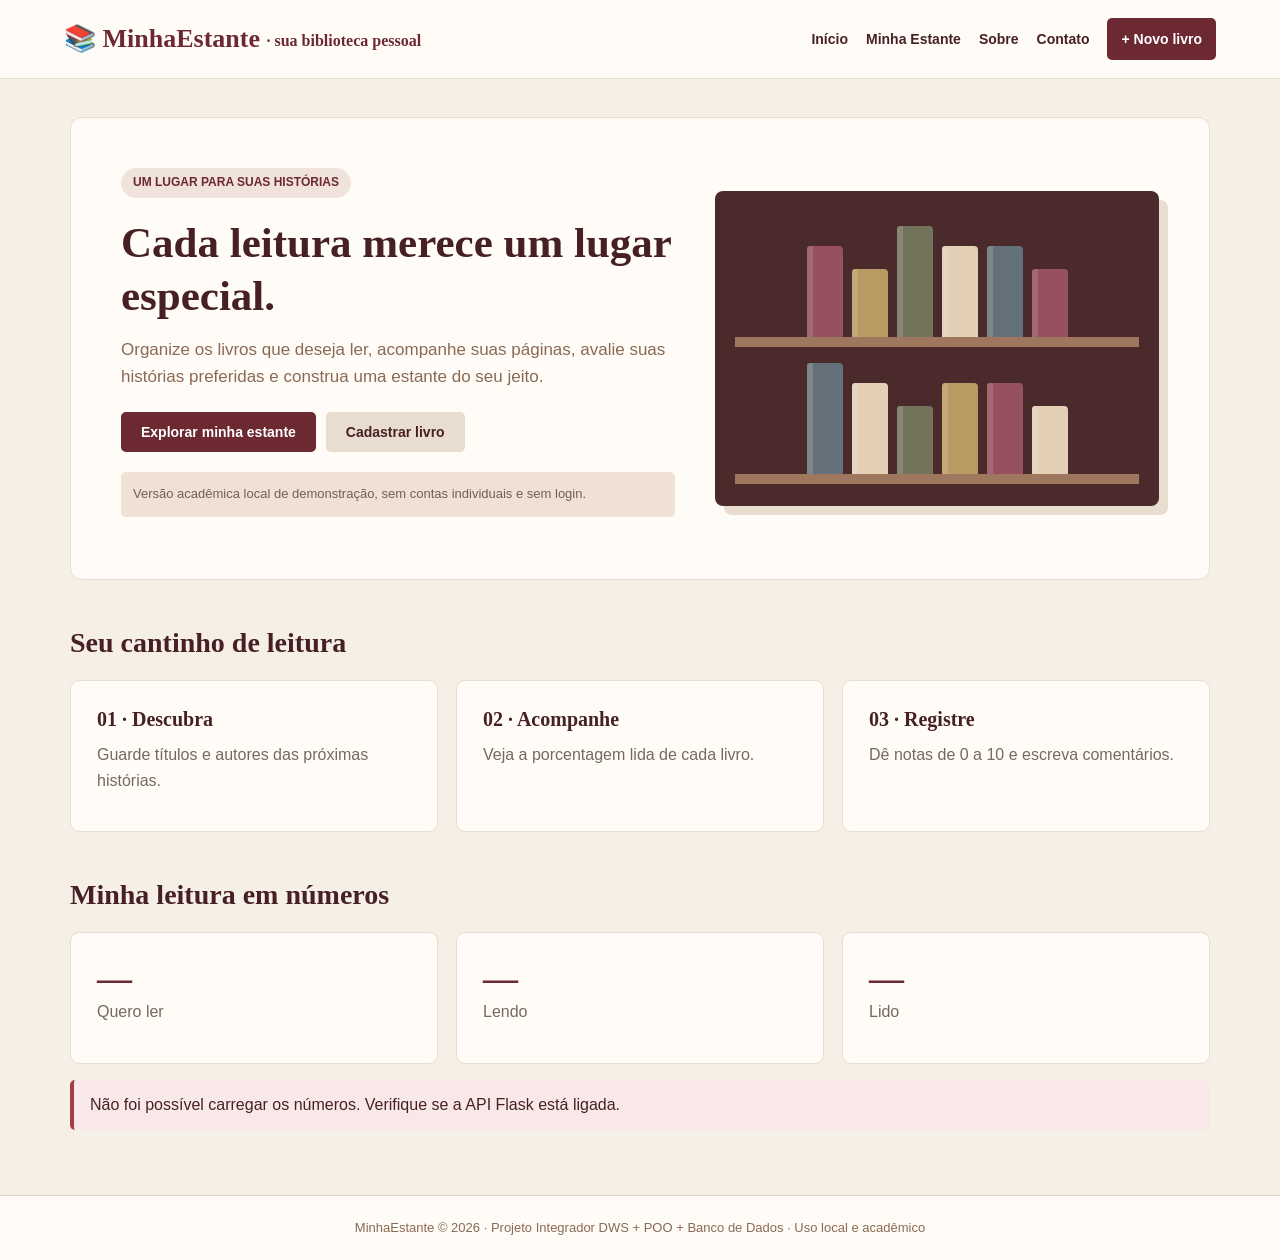
==== frontend/index.html @ 7df16e5e "Add files via upload" ====
<!DOCTYPE html>
<html lang="pt-br">
<head><meta charset="UTF-8"><meta name="viewport" content="width=device-width, initial-scale=1.0"><title>MinhaEstante | Início</title><link rel="stylesheet" href="css/style.css"></head>
<body data-pagina="inicio">
<header><a class="logo" href="index.html">📚 MinhaEstante <span>· sua biblioteca pessoal</span></a><nav><a href="index.html">Início</a><a href="estante.html">Minha Estante</a><a href="sobre.html">Sobre</a><a href="contato.html">Contato</a><a class="destaque-menu" href="formulario.html">+ Novo livro</a></nav></header>
<main>
<section class="hero"><div class="hero-conteudo"><span class="selo">UM LUGAR PARA SUAS HISTÓRIAS</span><h1>Cada leitura merece um lugar especial.</h1><p class="subtitulo">Organize os livros que deseja ler, acompanhe suas páginas, avalie suas histórias preferidas e construa uma estante do seu jeito.</p><div class="linha-botoes"><a class="botao" href="estante.html">Explorar minha estante</a><a class="botao secundario" href="formulario.html">Cadastrar livro</a></div><p class="aviso">Versão acadêmica local de demonstração, sem contas individuais e sem login.</p></div><div class="hero-ilustra" aria-label="Ilustração de duas prateleiras de livros"><div class="prateleira"><i class="livro-decorativo vinho"></i><i class="livro-decorativo baixo ocre"></i><i class="livro-decorativo alto oliva"></i><i class="livro-decorativo creme"></i><i class="livro-decorativo azul"></i><i class="livro-decorativo baixo vinho"></i></div><div class="prateleira"><i class="livro-decorativo alto azul"></i><i class="livro-decorativo creme"></i><i class="livro-decorativo baixo oliva"></i><i class="livro-decorativo ocre"></i><i class="livro-decorativo vinho"></i><i class="livro-decorativo baixo creme"></i></div></div></section>
<section class="secao"><h2>Seu cantinho de leitura</h2><div class="cartoes"><article class="cartao-info"><h3>01 · Descubra</h3><p>Guarde títulos e autores das próximas histórias.</p></article><article class="cartao-info"><h3>02 · Acompanhe</h3><p>Veja a porcentagem lida de cada livro.</p></article><article class="cartao-info"><h3>03 · Registre</h3><p>Dê notas de 0 a 10 e escreva comentários.</p></article></div></section>
<section class="secao"><h2>Minha leitura em números</h2><div class="cartoes"><article class="cartao-info"><div class="numero" id="numero-quero">—</div><p>Quero ler</p></article><article class="cartao-info"><div class="numero" id="numero-lendo">—</div><p>Lendo</p></article><article class="cartao-info"><div class="numero" id="numero-lido">—</div><p>Lido</p></article></div><p id="mensagem-inicio" class="mensagem escondido"></p></section>
</main><footer>MinhaEstante © 2026 · Projeto Integrador DWS + POO + Banco de Dados · Uso local e acadêmico</footer><script src="js/app.js"></script></body></html>
---- frontend/css/style.css ----
/* MinhaEstante: CSS externo, Flexbox e media queries (DWS). */
* { box-sizing: border-box; margin: 0; padding: 0; }
body { font-family: Arial, Helvetica, sans-serif; background: #F5EFE6; color: #302825; line-height: 1.6; }
a { color: inherit; }
header { background: #FFFCF8; border-bottom: 1px solid #E8DDCE; padding: 18px 5%; display: flex; flex-wrap: wrap; align-items: center; justify-content: space-between; gap: 20px; }
.logo { text-decoration: none; font-family: Georgia, 'Times New Roman', serif; font-size: 26px; color: #6D2932; font-weight: bold; }
.logo span { font-size: 16px; vertical-align: middle; }
nav { display: flex; gap: 18px; flex-wrap: wrap; align-items: center; }
nav a { color: #472025; text-decoration: none; font-size: 14px; font-weight: bold; padding: 8px 0; }
nav a:hover { color: #8A6A53; text-decoration: underline; }
nav a.destaque-menu { background: #6D2932; color: white; padding: 10px 14px; border-radius: 5px; }
nav a.destaque-menu:hover { background: #472025; text-decoration: none; }
main { width: 90%; max-width: 1140px; min-height: 70vh; margin: 38px auto 65px; }
footer { border-top: 1px solid #e1d4c4; padding: 22px 5%; background: #FFFCF8; text-align: center; color: #8A6A53; font-size: 13px; }
h1, h2, h3 { font-family: Georgia, 'Times New Roman', serif; line-height: 1.25; }
h1 { font-size: 43px; color: #472025; margin-bottom: 13px; }
h2 { font-size: 28px; color: #472025; margin-bottom: 16px; }
h3 { font-size: 20px; color: #472025; margin-bottom: 10px; }
p { margin-bottom: 12px; }
.subtitulo { color: #8A6A53; font-size: 16px; max-width: 690px; }
.selo { display: inline-block; background: #f0e3db; color: #6D2932; padding: 5px 12px; border-radius: 20px; font-size: 12px; font-weight: bold; margin-bottom: 18px; }
.botao, button.botao { display: inline-block; border: none; border-radius: 5px; padding: 12px 20px; font: bold 14px Arial, sans-serif; color: white; background: #6D2932; text-decoration: none; cursor: pointer; text-align: center; }
.botao:hover { background: #472025; }
.botao.secundario { background: #E8DDCE; color: #472025; }
.botao.secundario:hover { background: #d6c6b4; }
.botao.perigo { background: #a23e44; }
.botao.perigo:hover { background: #782b30; }
.linha-botoes { display: flex; gap: 10px; flex-wrap: wrap; align-items: center; margin-top: 22px; }
.hero { display: flex; flex-wrap: wrap; gap: 40px; align-items: center; background: #FFFCF8; border: 1px solid #E8DDCE; border-radius: 12px; padding: 50px; }
.hero-conteudo { flex: 1 1 410px; }
.hero-ilustra { flex: 1 1 300px; min-height: 315px; background: #4a2a2a; border-radius: 8px; padding: 20px; display: flex; flex-direction: column; justify-content: space-around; box-shadow: 9px 9px 0 #E8DDCE; }
.prateleira { display: flex; align-items: flex-end; justify-content: center; gap: 9px; border-bottom: 10px solid #9e775e; padding: 12px 6px 0; }
.livro-decorativo { display: inline-block; width: 36px; height: 91px; border-radius: 3px 4px 0 0; border-left: 6px solid #ffffff25; }
.livro-decorativo.baixo { height: 68px; }
.livro-decorativo.alto { height: 111px; }
.vinho { background: #96505e; }.ocre { background: #b99a63; }.oliva { background: #73735b; }.creme { background: #e2cfb6; }.azul { background: #65717a; }
.hero .subtitulo { font-size: 17px; }
.secao { margin-top: 45px; }
.cartoes { display: flex; gap: 18px; flex-wrap: wrap; margin-top: 20px; }
.cartao-info { flex: 1 1 225px; background: #FFFCF8; padding: 26px; border: 1px solid #E8DDCE; border-radius: 9px; }
.cartao-info p { color: #76685e; }
.numero { color: #6D2932; font: bold 35px Georgia, serif; }
.topo-pagina { display: flex; flex-wrap: wrap; align-items: end; justify-content: space-between; gap: 20px; margin-bottom: 28px; }
.filtro { display: flex; align-items: center; flex-wrap: wrap; gap: 10px; }
.filtro select { min-width: 170px; }
.estante-grid { display: flex; flex-wrap: wrap; gap: 22px; }
.livro-card { background: #FFFCF8; border: 1px solid #E8DDCE; border-radius: 9px; overflow: hidden; width: calc(25% - 17px); display: flex; flex-direction: column; }
.capa-card { height: 230px; background: #e9d8c7; display: flex; align-items: center; justify-content: center; padding: 16px; }
.capa-card img { max-height: 100%; max-width: 100%; border-radius: 3px; box-shadow: 4px 6px 10px #2a1e1940; }
.capa-vazia { background: #d9c3b0; color: #472025; border: 3px solid #a78b75; padding: 18px; font: bold 19px Georgia, serif; text-align: center; max-width: 160px; }
.corpo-card { padding: 18px; display: flex; flex-direction: column; flex: 1; }
.corpo-card h3 { font-size: 19px; margin-bottom: 4px; }
.autor { color: #8A6A53; font-size: 14px; }
.etiqueta { display: inline-block; align-self: flex-start; font-size: 12px; background: #efe3d6; color: #6D2932; border-radius: 12px; padding: 4px 10px; margin: 9px 0; }
.progresso { width: 100%; height: 10px; border-radius: 8px; background: #e5d8cb; overflow: hidden; margin: 7px 0; }
.progresso-preenchido { background: #6D2932; height: 100%; width: 0%; }
.numero-progresso { color: #756157; font-size: 12px; }
.corpo-card .botao { margin-top: auto; }
.caixa { max-width: 790px; margin: 0 auto; background: #FFFCF8; border: 1px solid #E8DDCE; border-radius: 11px; padding: 35px; }
.form-grid { display: flex; flex-wrap: wrap; gap: 16px; margin-top: 18px; }
.campo { display: flex; flex-direction: column; gap: 6px; flex: 1 1 260px; }
.campo.largura-toda { flex: 1 1 100%; }
.campo label { color: #472025; font-weight: bold; font-size: 13px; }
input, select, textarea { width: 100%; padding: 12px; border: 1px solid #cdbbaa; background: #fff; border-radius: 5px; color: #302825; font: 15px Arial, sans-serif; }
input:focus, select:focus, textarea:focus { outline: 2px solid #b89195; }
textarea { min-height: 95px; resize: vertical; }
.campo-ajuda { color: #826e63; font-size: 12px; }
.mensagem { padding: 12px 16px; border-radius: 5px; margin: 16px 0; background: #efe3d6; color: #472025; }
.mensagem.erro { border-left: 4px solid #a23e44; background: #f8e9e8; }
.mensagem.sucesso { border-left: 4px solid #557b53; background: #eaf0e4; }
.escondido { display: none; }
.vazio { background: #FFFCF8; border: 1px dashed #cdbbaa; padding: 40px; text-align: center; border-radius: 10px; width: 100%; }
.detalhes { display: flex; gap: 35px; flex-wrap: wrap; align-items: flex-start; background: #FFFCF8; padding: 32px; border-radius: 10px; border: 1px solid #E8DDCE; }
.detalhes-capa { width: 250px; height: 345px; flex: 0 0 250px; display: flex; align-items: center; justify-content: center; background: #ead9ca; border-radius: 5px; padding: 18px; }
.detalhes-capa img { max-width: 100%; max-height: 100%; box-shadow: 5px 5px 14px #38241d55; }
.detalhes-conteudo { flex: 1 1 310px; }
.detalhes-conteudo .progresso { height: 13px; }
.divisor { border-top: 1px solid #E8DDCE; padding-top: 17px; margin-top: 17px; }
.aviso { font-size: 13px; color: #735e56; background: #efe2d5; padding: 12px; border-radius: 5px; margin-top: 20px; }
@media (max-width: 950px) { .livro-card { width: calc(33.333% - 15px); } .hero { padding: 34px; } }
@media (max-width: 700px) { h1 { font-size: 32px; } main { width: 92%; margin-top: 24px; } header { padding: 16px 4%; } .hero { padding: 24px; } .livro-card { width: calc(50% - 11px); } .caixa { padding: 22px; } }
@media (max-width: 480px) { .livro-card { width: 100%; } .capa-card { height: 255px; } .detalhes-capa { width: 100%; flex: 1 1 100%; } }
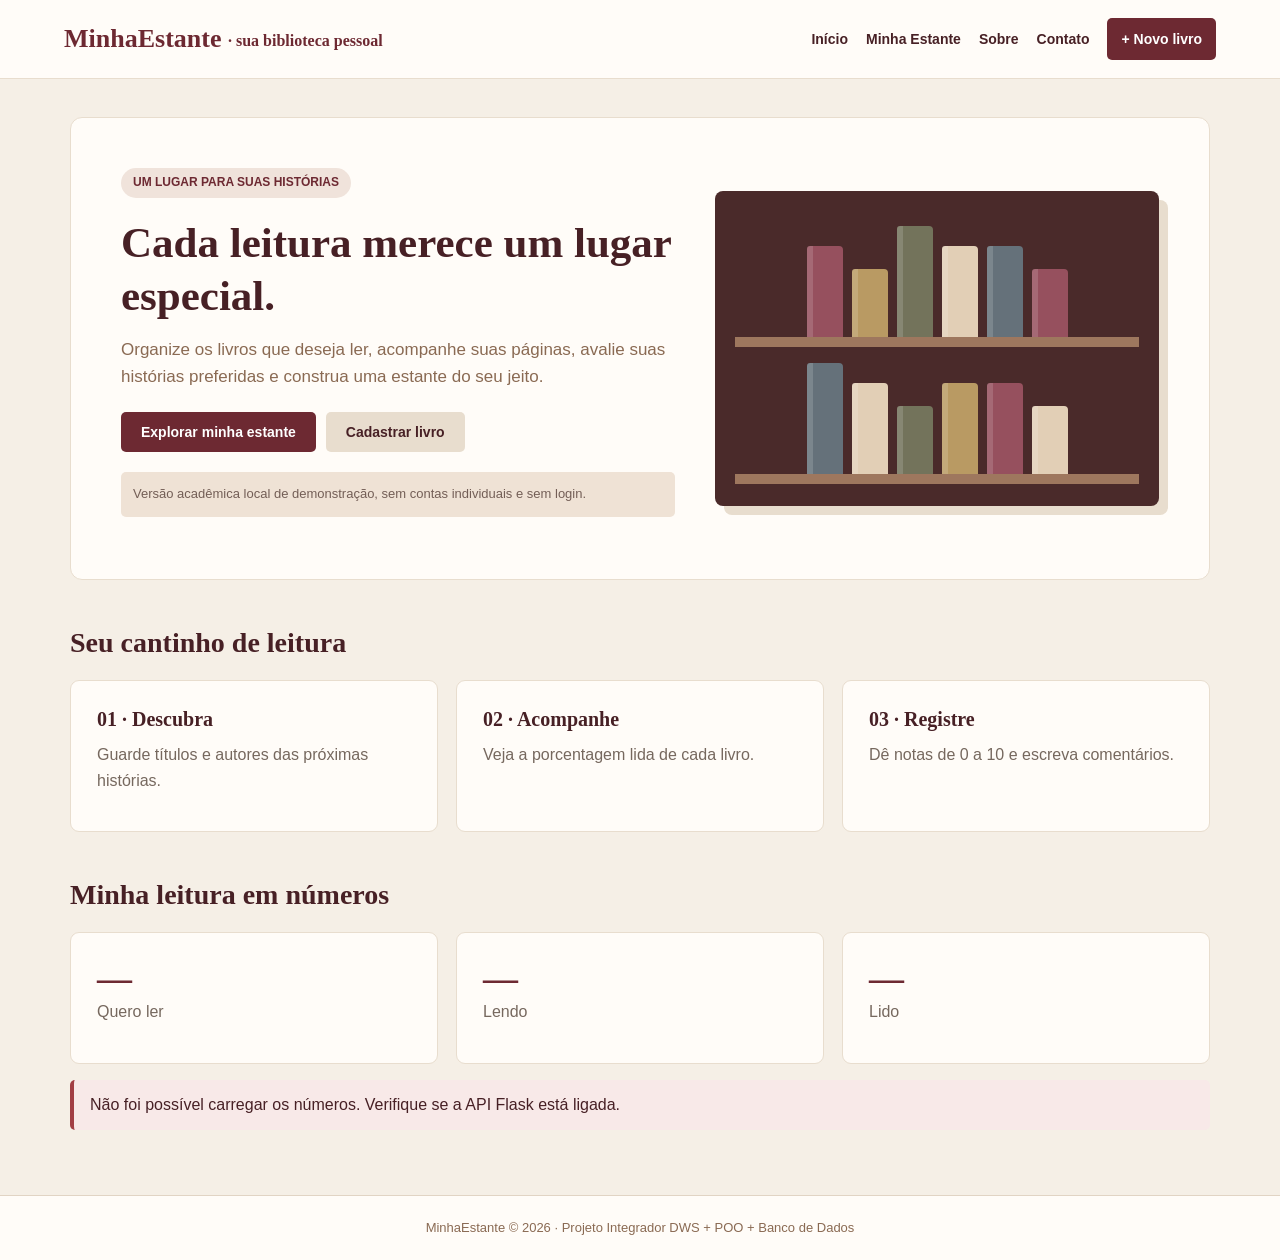
==== commit 8124024e: "Update index.html" ====
--- a/frontend/index.html
+++ b/frontend/index.html
@@ -1,10 +1,66 @@
 <!DOCTYPE html>
 <html lang="pt-br">
-<head><meta charset="UTF-8"><meta name="viewport" content="width=device-width, initial-scale=1.0"><title>MinhaEstante | Início</title><link rel="stylesheet" href="css/style.css"></head>
+<head><meta charset="UTF-8"><meta name="viewport" content="width=device-width, initial-scale=1.0">
+  <title>MinhaEstante | Início</title><link rel="stylesheet" href="css/style.css">
+</head>
 <body data-pagina="inicio">
-<header><a class="logo" href="index.html">📚 MinhaEstante <span>· sua biblioteca pessoal</span></a><nav><a href="index.html">Início</a><a href="estante.html">Minha Estante</a><a href="sobre.html">Sobre</a><a href="contato.html">Contato</a><a class="destaque-menu" href="formulario.html">+ Novo livro</a></nav></header>
+<header>
+  <a class="logo" href="index.html"> MinhaEstante <span>· sua biblioteca pessoal</span></a><nav><a href="index.html">Início</a>
+    <a href="estante.html">Minha Estante</a><a href="sobre.html">Sobre</a><a href="contato.html">Contato</a>
+    <a class="destaque-menu" href="formulario.html">+ Novo livro</a></nav></header>
 <main>
-<section class="hero"><div class="hero-conteudo"><span class="selo">UM LUGAR PARA SUAS HISTÓRIAS</span><h1>Cada leitura merece um lugar especial.</h1><p class="subtitulo">Organize os livros que deseja ler, acompanhe suas páginas, avalie suas histórias preferidas e construa uma estante do seu jeito.</p><div class="linha-botoes"><a class="botao" href="estante.html">Explorar minha estante</a><a class="botao secundario" href="formulario.html">Cadastrar livro</a></div><p class="aviso">Versão acadêmica local de demonstração, sem contas individuais e sem login.</p></div><div class="hero-ilustra" aria-label="Ilustração de duas prateleiras de livros"><div class="prateleira"><i class="livro-decorativo vinho"></i><i class="livro-decorativo baixo ocre"></i><i class="livro-decorativo alto oliva"></i><i class="livro-decorativo creme"></i><i class="livro-decorativo azul"></i><i class="livro-decorativo baixo vinho"></i></div><div class="prateleira"><i class="livro-decorativo alto azul"></i><i class="livro-decorativo creme"></i><i class="livro-decorativo baixo oliva"></i><i class="livro-decorativo ocre"></i><i class="livro-decorativo vinho"></i><i class="livro-decorativo baixo creme"></i></div></div></section>
-<section class="secao"><h2>Seu cantinho de leitura</h2><div class="cartoes"><article class="cartao-info"><h3>01 · Descubra</h3><p>Guarde títulos e autores das próximas histórias.</p></article><article class="cartao-info"><h3>02 · Acompanhe</h3><p>Veja a porcentagem lida de cada livro.</p></article><article class="cartao-info"><h3>03 · Registre</h3><p>Dê notas de 0 a 10 e escreva comentários.</p></article></div></section>
-<section class="secao"><h2>Minha leitura em números</h2><div class="cartoes"><article class="cartao-info"><div class="numero" id="numero-quero">—</div><p>Quero ler</p></article><article class="cartao-info"><div class="numero" id="numero-lendo">—</div><p>Lendo</p></article><article class="cartao-info"><div class="numero" id="numero-lido">—</div><p>Lido</p></article></div><p id="mensagem-inicio" class="mensagem escondido"></p></section>
-</main><footer>MinhaEstante © 2026 · Projeto Integrador DWS + POO + Banco de Dados · Uso local e acadêmico</footer><script src="js/app.js"></script></body></html>
+<section class="hero">
+  <div class="hero-conteudo">
+    <span class="selo">UM LUGAR PARA SUAS HISTÓRIAS</span>
+    <h1>Cada leitura merece um lugar especial.</h1><p class="subtitulo">Organize os livros que deseja ler, acompanhe suas páginas, avalie suas histórias preferidas 
+      e construa uma estante do seu jeito.</p><div class="linha-botoes"><a class="botao" href="estante.html">Explorar minha estante</a>
+        <a class="botao secundario" href="formulario.html">Cadastrar livro</a>
+      </div>
+    <p class="aviso">Versão acadêmica local de demonstração, sem contas individuais e sem login.</p>
+  </div>
+  <div class="hero-ilustra" aria-label="Ilustração de duas prateleiras de livros">
+    <div class="prateleira">
+      <i class="livro-decorativo vinho"></i>
+      <i class="livro-decorativo baixo ocre"></i>
+      <i class="livro-decorativo alto oliva"></i>
+      <i class="livro-decorativo creme"></i>
+      <i class="livro-decorativo azul"></i>
+      <i class="livro-decorativo baixo vinho"></i>
+    </div><div class="prateleira"><i class="livro-decorativo alto azul"></i>
+      <i class="livro-decorativo creme"></i><i class="livro-decorativo baixo oliva"></i>
+      <i class="livro-decorativo ocre"></i><i class="livro-decorativo vinho"></i>
+      <i class="livro-decorativo baixo creme"></i>
+    </div>
+  </div>
+</section>
+<section class="secao">
+  <h2>Seu cantinho de leitura</h2>
+  <div class="cartoes"><article class="cartao-info">
+    <h3>01 · Descubra</h3>
+    <p>Guarde títulos e autores das próximas histórias.</p>
+  </article><article class="cartao-info">
+    <h3>02 · Acompanhe</h3>
+    <p>Veja a porcentagem lida de cada livro.</p>
+  </article>
+    <article class="cartao-info">
+      <h3>03 · Registre</h3>
+      <p>Dê notas de 0 a 10 e escreva comentários.</p>
+    </article>
+  </div>
+</section>
+<section class="secao">
+  <h2>Minha leitura em números</h2>
+  <div class="cartoes">
+    <article class="cartao-info">
+      <div class="numero" id="numero-quero">—</div><p>Quero ler</p></article><article class="cartao-info"><div class="numero" id="numero-lendo">—</div>
+        <p>Lendo</p>
+      </article>
+    <article class="cartao-info">
+      <div class="numero" id="numero-lido">—</div><p>Lido</p>
+    </article>
+  </div>
+  <p id="mensagem-inicio" class="mensagem escondido">
+        
+      </p>
+</section>
+</main><footer>MinhaEstante © 2026 · Projeto Integrador DWS + POO + Banco de Dados </footer><script src="js/app.js"></script></body></html>
